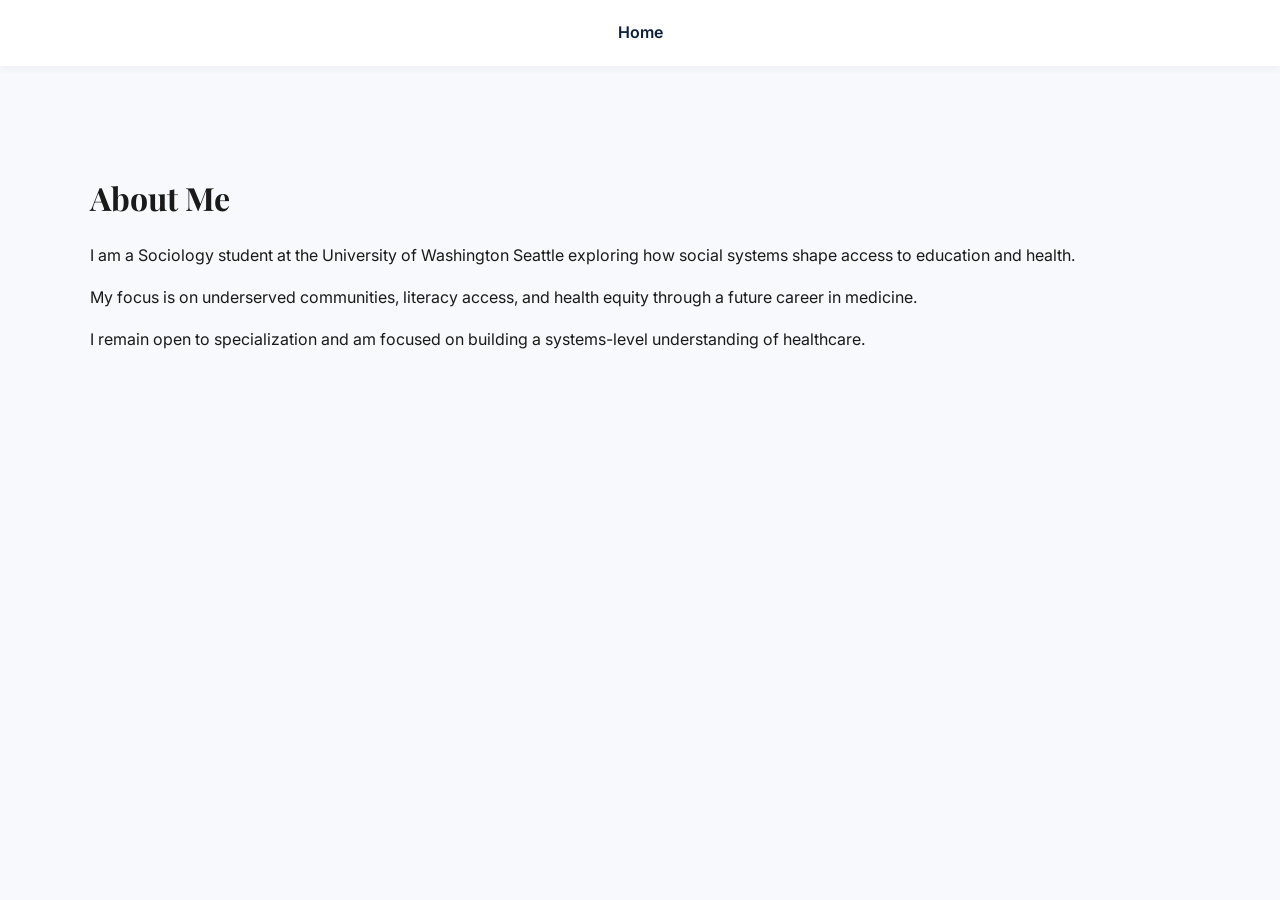
==== about.html @ 0ea1ac27 "Add files via upload" ====
<!DOCTYPE html>
<html>
<head>
  <title>About</title>
  <link rel="stylesheet" href="styles.css">
</head>

<body>

<nav>
  <a href="index.html">Home</a>
</nav>

<section>
  <h2>About Me</h2>

  <p>
    I am a Sociology student at the University of Washington Seattle exploring how social systems shape access to education and health.
  </p>

  <p>
    My focus is on underserved communities, literacy access, and health equity through a future career in medicine.
  </p>

  <p>
    I remain open to specialization and am focused on building a systems-level understanding of healthcare.
  </p>
</section>

</body>
</html>
---- styles.css ----
@import url('https://fonts.googleapis.com/css2?family=Inter:wght@300;400;600&family=Playfair+Display:wght@500;600;700&display=swap');

:root {
  --bg: #f7f9fc;
  --navy: #0b1f3a;
  --blue: #2f6fed;
  --text: #1a1a1a;
  --muted: #6b7280;
  --card: #ffffff;
  --shadow: 0 10px 30px rgba(0,0,0,0.08);
}

body {
  margin: 0;
  font-family: 'Inter', sans-serif;
  background: var(--bg);
  color: var(--text);
  line-height: 1.6;
}

/* HERO */
.hero {
  min-height: 90vh;
  display: flex;
  flex-direction: column;
  justify-content: center;
  align-items: center;
  text-align: center;
  background: linear-gradient(180deg, #0b1f3a 0%, #142a4d 100%);
  color: white;
  padding: 40px;
}

.hero h1 {
  font-family: 'Playfair Display', serif;
  font-size: 52px;
  margin-bottom: 10px;
}

.hero p {
  font-size: 18px;
  max-width: 600px;
  opacity: 0.9;
}

/* SECTION */
section {
  max-width: 1100px;
  margin: auto;
  padding: 80px 20px;
}

h2 {
  font-family: 'Playfair Display', serif;
  font-size: 32px;
  margin-bottom: 20px;
}

/* CARDS */
.grid {
  display: grid;
  grid-template-columns: repeat(auto-fit, minmax(280px, 1fr));
  gap: 20px;
}

.card {
  background: var(--card);
  padding: 25px;
  border-radius: 16px;
  box-shadow: var(--shadow);
  transition: 0.3s ease;
}

.card:hover {
  transform: translateY(-6px);
}

/* BUTTONS */
.btn {
  display: inline-block;
  padding: 12px 22px;
  margin: 10px;
  border-radius: 30px;
  border: 2px solid white;
  color: white;
  text-decoration: none;
  transition: 0.3s;
}

.btn:hover {
  background: white;
  color: var(--navy);
}

/* NAV */
nav {
  display: flex;
  justify-content: center;
  gap: 20px;
  padding: 20px;
  background: white;
  position: sticky;
  top: 0;
  box-shadow: 0 2px 10px rgba(0,0,0,0.05);
}

nav a {
  text-decoration: none;
  color: var(--navy);
  font-weight: 600;
}

/* TIMELINE */
.timeline {
  border-left: 3px solid var(--blue);
  padding-left: 20px;
}

.timeline div {
  margin-bottom: 20px;
}
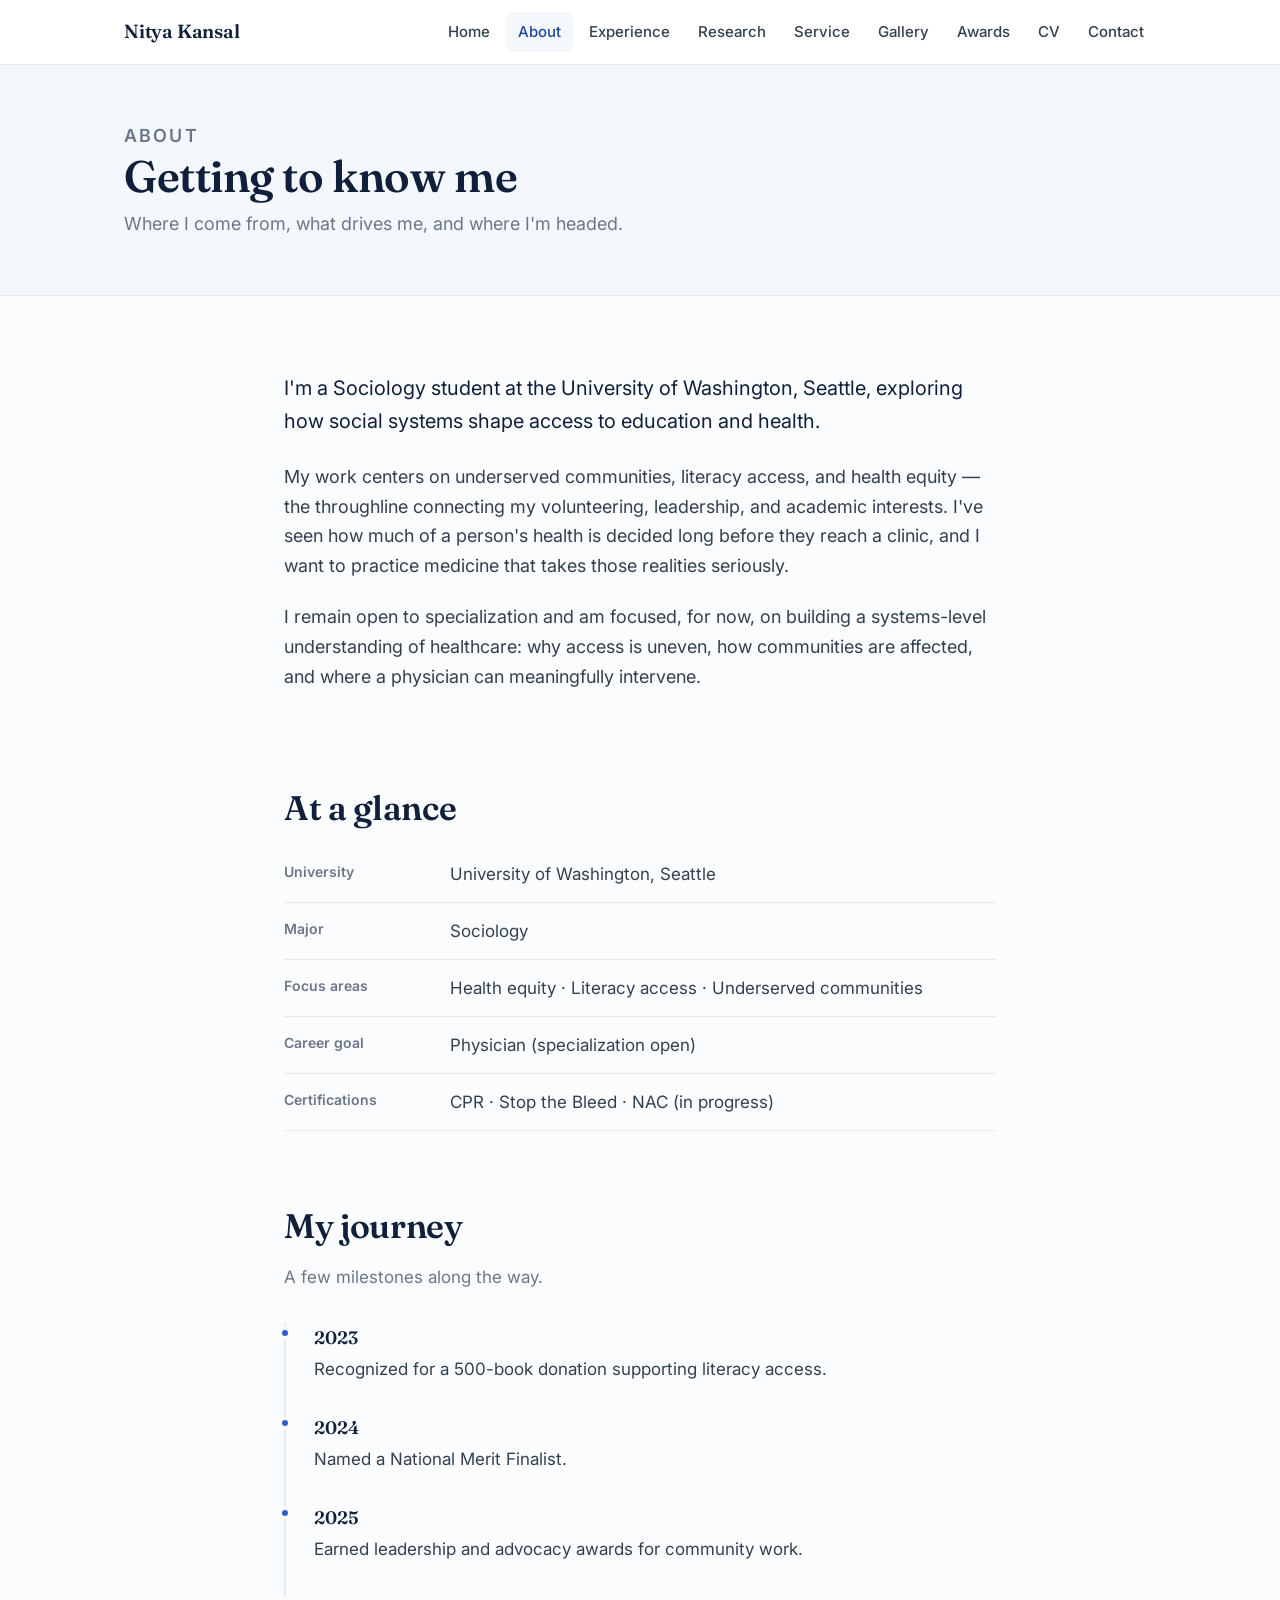
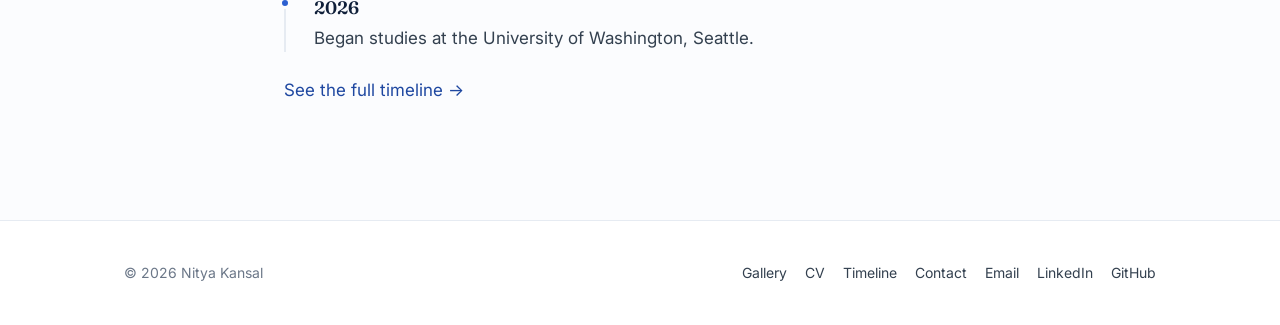
==== commit d856302d: "Add files via upload" ====
--- a/about.html
+++ b/about.html
@@ -1,31 +1,111 @@
 <!DOCTYPE html>
-<html>
+<html lang="en">
 <head>
-  <title>About</title>
+  <meta charset="UTF-8">
+  <meta name="viewport" content="width=device-width, initial-scale=1.0">
+  <title>About — Nitya Kansal</title>
+  <meta name="description" content="About Nitya Kansal — Sociology student at the University of Washington focused on health equity and access to care.">
   <link rel="stylesheet" href="styles.css">
 </head>
+<body>
+  <a class="skip-link" href="#main">Skip to content</a>
 
-<body>
+  <header class="site-header">
+    <div class="container nav">
+      <a class="nav__brand" href="index.html">Nitya Kansal</a>
+      <button class="nav__toggle" aria-label="Toggle navigation menu" aria-expanded="false" aria-controls="nav-links">
+        <svg width="22" height="22" viewBox="0 0 24 24" fill="none" stroke="currentColor" stroke-width="2" stroke-linecap="round"><line x1="3" y1="6" x2="21" y2="6"/><line x1="3" y1="12" x2="21" y2="12"/><line x1="3" y1="18" x2="21" y2="18"/></svg>
+      </button>
+      <ul class="nav__links" id="nav-links">
+        <li><a href="index.html">Home</a></li>
+        <li><a href="about.html">About</a></li>
+        <li><a href="experience.html">Experience</a></li>
+        <li><a href="research.html">Research</a></li>
+        <li><a href="impact.html">Service</a></li>
+        <li><a href="gallery.html">Gallery</a></li>
+        <li><a href="awards.html">Awards</a></li>
+        <li><a href="cv.html">CV</a></li>
+        <li><a href="contact.html">Contact</a></li>
+      </ul>
+    </div>
+  </header>
 
-<nav>
-  <a href="index.html">Home</a>
-</nav>
+  <main id="main">
+    <div class="page-head">
+      <div class="container">
+        <p class="eyebrow">About</p>
+        <h1>Getting to know me</h1>
+        <p>Where I come from, what drives me, and where I'm headed.</p>
+      </div>
+    </div>
 
-<section>
-  <h2>About Me</h2>
+    <section class="section">
+      <div class="container narrow prose">
+        <p>I'm a Sociology student at the University of Washington, Seattle, exploring how social systems shape access to education and health.</p>
+        <p>My work centers on underserved communities, literacy access, and health equity — the throughline connecting my volunteering, leadership, and academic interests. I've seen how much of a person's health is decided long before they reach a clinic, and I want to practice medicine that takes those realities seriously.</p>
+        <p>I remain open to specialization and am focused, for now, on building a systems-level understanding of healthcare: why access is uneven, how communities are affected, and where a physician can meaningfully intervene.</p>
+      </div>
+    </section>
 
-  <p>
-    I am a Sociology student at the University of Washington Seattle exploring how social systems shape access to education and health.
-  </p>
+    <section class="section">
+      <div class="container narrow">
+        <div class="section-head">
+          <h2>At a glance</h2>
+        </div>
+        <dl class="factlist">
+          <div><dt>University</dt><dd>University of Washington, Seattle</dd></div>
+          <div><dt>Major</dt><dd>Sociology</dd></div>
+          <div><dt>Focus areas</dt><dd>Health equity · Literacy access · Underserved communities</dd></div>
+          <div><dt>Career goal</dt><dd>Physician (specialization open)</dd></div>
+          <div><dt>Certifications</dt><dd>CPR · Stop the Bleed · NAC (in progress)</dd></div>
+        </dl>
+      </div>
+    </section>
 
-  <p>
-    My focus is on underserved communities, literacy access, and health equity through a future career in medicine.
-  </p>
+    <section class="section">
+      <div class="container narrow">
+        <div class="section-head">
+          <h2>My journey</h2>
+          <p>A few milestones along the way.</p>
+        </div>
+        <div class="timeline">
+          <div class="timeline__item">
+            <div class="timeline__date">2023</div>
+            <div class="timeline__body">Recognized for a 500-book donation supporting literacy access.</div>
+          </div>
+          <div class="timeline__item">
+            <div class="timeline__date">2024</div>
+            <div class="timeline__body">Named a National Merit Finalist.</div>
+          </div>
+          <div class="timeline__item">
+            <div class="timeline__date">2025</div>
+            <div class="timeline__body">Earned leadership and advocacy awards for community work.</div>
+          </div>
+          <div class="timeline__item">
+            <div class="timeline__date">2026</div>
+            <div class="timeline__body">Began studies at the University of Washington, Seattle.</div>
+          </div>
+        </div>
+        <p style="margin-top:24px"><a href="timeline.html">See the full timeline →</a></p>
+      </div>
+    </section>
+  </main>
 
-  <p>
-    I remain open to specialization and am focused on building a systems-level understanding of healthcare.
-  </p>
-</section>
+  <footer class="site-footer">
+    <div class="container site-footer__inner">
+      <div>© <span id="year">2026</span> Nitya Kansal</div>
+      <nav class="site-footer__links" aria-label="Footer">
+        <a href="gallery.html">Gallery</a>
+        <a href="cv.html">CV</a>
+        <a href="timeline.html">Timeline</a>
+        <a href="contact.html">Contact</a>
+        <a href="mailto:nitya.kansal2020@gmail.com">Email</a>
+        <a href="https://www.linkedin.com/in/nitya-kansal" target="_blank" rel="me noopener">LinkedIn</a>
+        <a href="https://github.com/nitya-kansal" target="_blank" rel="me noopener">GitHub</a>
+      </nav>
+    </div>
+  </footer>
 
+  <script src="script.js"></script>
 </body>
-</html>+</html>
--- a/styles.css
+++ b/styles.css
@@ -1,121 +1,573 @@
-@import url('https://fonts.googleapis.com/css2?family=Inter:wght@300;400;600&family=Playfair+Display:wght@500;600;700&display=swap');
-
+/* =========================================================================
+   Portfolio — design system
+   Clean & academic: navy + serif foundation, one confident accent,
+   editorial touches. Light-only theme, tuned for readability and print.
+   Edit the tokens in :root to re-skin the entire site from one place.
+   ========================================================================= */
+
+@import url('https://fonts.googleapis.com/css2?family=Fraunces:opsz,wght@9..144,400;9..144,500;9..144,600&family=Inter:wght@400;500;600;700&display=swap');
+
+/* ---- Design tokens ------------------------------------------------------ */
 :root {
-  --bg: #f7f9fc;
-  --navy: #0b1f3a;
-  --blue: #2f6fed;
-  --text: #1a1a1a;
-  --muted: #6b7280;
-  --card: #ffffff;
-  --shadow: 0 10px 30px rgba(0,0,0,0.08);
-}
+  /* Color */
+  --ink:      #10203a;   /* headings / strongest text */
+  --body:     #33404f;   /* body copy */
+  --muted:    #6b7788;   /* secondary text, captions */
+  --line:     #e6ebf2;   /* hairline borders */
+  --bg:       #fbfcfe;   /* page background */
+  --surface:  #ffffff;   /* cards, header */
+  --surface-2:#f4f7fb;   /* subtle fills */
+  --accent:   #2b5fd0;   /* primary accent (links, buttons) */
+  --accent-ink:#1e47a0;  /* accent, darker for hover/text */
+  --gold:     #a9772f;   /* restrained warm accent (awards) */
+
+  /* Type */
+  --font-display: 'Fraunces', Georgia, 'Times New Roman', serif;
+  --font-sans: 'Inter', system-ui, -apple-system, Segoe UI, Roboto, sans-serif;
+
+  /* Layout */
+  --container: 1080px;
+  --container-narrow: 760px;
+  --radius: 14px;
+  --radius-sm: 10px;
+  --shadow: 0 1px 2px rgba(16,32,58,.04), 0 12px 28px rgba(16,32,58,.06);
+  --shadow-sm: 0 1px 2px rgba(16,32,58,.05);
+}
+
+/* ---- Reset / base ------------------------------------------------------- */
+*, *::before, *::after { box-sizing: border-box; }
+
+html { scroll-behavior: smooth; -webkit-text-size-adjust: 100%; }
 
 body {
   margin: 0;
-  font-family: 'Inter', sans-serif;
+  font-family: var(--font-sans);
+  font-size: 17px;
+  line-height: 1.65;
+  color: var(--body);
   background: var(--bg);
-  color: var(--text);
-  line-height: 1.6;
-}
-
-/* HERO */
+  -webkit-font-smoothing: antialiased;
+  text-rendering: optimizeLegibility;
+}
+
+h1, h2, h3, h4 {
+  font-family: var(--font-display);
+  color: var(--ink);
+  line-height: 1.15;
+  font-weight: 600;
+  margin: 0 0 .5em;
+  letter-spacing: -0.01em;
+}
+
+p { margin: 0 0 1em; }
+p:last-child { margin-bottom: 0; }
+
+a { color: var(--accent-ink); text-decoration: none; }
+a:hover { text-decoration: underline; }
+
+img { max-width: 100%; height: auto; display: block; }
+
+:focus-visible {
+  outline: 3px solid var(--accent);
+  outline-offset: 2px;
+  border-radius: 4px;
+}
+
+/* Respect users who prefer less motion */
+@media (prefers-reduced-motion: reduce) {
+  html { scroll-behavior: auto; }
+  * { transition: none !important; animation: none !important; }
+}
+
+/* ---- Accessibility: skip link ------------------------------------------ */
+.skip-link {
+  position: absolute;
+  left: 12px;
+  top: -60px;
+  background: var(--ink);
+  color: #fff;
+  padding: 10px 16px;
+  border-radius: 8px;
+  z-index: 200;
+  transition: top .15s ease;
+}
+.skip-link:focus { top: 12px; text-decoration: none; }
+
+/* ---- Layout helpers ----------------------------------------------------- */
+.container { width: 100%; max-width: var(--container); margin-inline: auto; padding-inline: 24px; }
+.narrow { max-width: var(--container-narrow); }
+
+.section { padding: 76px 0; }
+.section--tight { padding: 48px 0; }
+.section + .section { padding-top: 0; }
+
+.eyebrow {
+  font-family: var(--font-sans);
+  font-size: 13px;
+  font-weight: 600;
+  letter-spacing: .12em;
+  text-transform: uppercase;
+  color: var(--accent);
+  margin: 0 0 12px;
+}
+
+.section-head { margin-bottom: 32px; max-width: 640px; }
+.section-head h2 { font-size: clamp(26px, 4vw, 34px); }
+.section-head p { color: var(--muted); font-size: 17px; }
+
+.lead { font-size: 19px; color: var(--body); }
+
+/* ---- Header / navigation ----------------------------------------------- */
+.site-header {
+  position: sticky;
+  top: 0;
+  z-index: 100;
+  background: rgba(255,255,255,.85);
+  backdrop-filter: saturate(180%) blur(10px);
+  border-bottom: 1px solid var(--line);
+}
+.nav {
+  display: flex;
+  align-items: center;
+  justify-content: space-between;
+  gap: 16px;
+  min-height: 64px;
+}
+.nav__brand {
+  font-family: var(--font-display);
+  font-weight: 600;
+  font-size: 19px;
+  color: var(--ink);
+  letter-spacing: -0.01em;
+}
+.nav__brand:hover { text-decoration: none; color: var(--ink); }
+
+.nav__links {
+  display: flex;
+  align-items: center;
+  gap: 4px;
+  list-style: none;
+  margin: 0;
+  padding: 0;
+}
+.nav__links a {
+  display: inline-block;
+  padding: 8px 12px;
+  border-radius: 8px;
+  color: var(--body);
+  font-size: 15px;
+  font-weight: 500;
+}
+.nav__links a:hover { background: var(--surface-2); color: var(--ink); text-decoration: none; }
+.nav__links a[aria-current="page"] { color: var(--accent-ink); background: var(--surface-2); }
+
+.nav__toggle {
+  display: none;
+  background: none;
+  border: 1px solid var(--line);
+  border-radius: 8px;
+  padding: 8px 10px;
+  cursor: pointer;
+  color: var(--ink);
+}
+.nav__toggle svg { display: block; }
+
+/* ---- Buttons ------------------------------------------------------------ */
+.btn {
+  display: inline-flex;
+  align-items: center;
+  gap: 8px;
+  padding: 12px 22px;
+  border-radius: 999px;
+  font-weight: 600;
+  font-size: 15px;
+  font-family: var(--font-sans);
+  border: 1.5px solid transparent;
+  cursor: pointer;
+  transition: transform .15s ease, background .15s ease, border-color .15s ease;
+}
+.btn:hover { text-decoration: none; transform: translateY(-1px); }
+.btn--primary { background: var(--accent); color: #fff; }
+.btn--primary:hover { background: var(--accent-ink); color: #fff; }
+.btn--ghost { border-color: rgba(255,255,255,.5); color: #fff; }
+.btn--ghost:hover { background: rgba(255,255,255,.12); color: #fff; }
+.btn--outline { border-color: var(--line); color: var(--ink); background: var(--surface); }
+.btn--outline:hover { border-color: var(--accent); color: var(--accent-ink); }
+
+/* ---- Hero --------------------------------------------------------------- */
 .hero {
-  min-height: 90vh;
+  background:
+    radial-gradient(1200px 400px at 80% -10%, rgba(43,95,208,.35), transparent 60%),
+    linear-gradient(160deg, #0d1c34 0%, #14294a 60%, #10203a 100%);
+  color: #eaf0fb;
+  padding: 84px 0 72px;
+}
+.hero__inner { max-width: 720px; }
+.hero .eyebrow { color: #8fb3ff; }
+.hero h1 {
+  color: #fff;
+  font-size: clamp(34px, 6vw, 56px);
+  margin-bottom: 14px;
+}
+.hero__tagline { font-size: clamp(17px, 2.5vw, 21px); color: #c6d4ec; margin-bottom: 8px; }
+.hero__sub { color: #9fb2d4; margin-bottom: 28px; }
+.hero__actions { display: flex; flex-wrap: wrap; gap: 12px; }
+
+/* Stat row */
+.stats {
+  display: grid;
+  grid-template-columns: repeat(3, 1fr);
+  gap: 20px;
+  margin-top: 44px;
+  padding-top: 28px;
+  border-top: 1px solid rgba(255,255,255,.14);
+}
+.stat__num { font-family: var(--font-display); font-size: 30px; color: #fff; font-weight: 600; }
+.stat__label { font-size: 14px; color: #9fb2d4; }
+
+/* ---- Cards & grid ------------------------------------------------------- */
+.grid { display: grid; gap: 20px; }
+.grid--3 { grid-template-columns: repeat(auto-fit, minmax(260px, 1fr)); }
+.grid--2 { grid-template-columns: repeat(auto-fit, minmax(320px, 1fr)); }
+
+.card {
+  background: var(--surface);
+  border: 1px solid var(--line);
+  border-radius: var(--radius);
+  padding: 26px;
+  box-shadow: var(--shadow-sm);
+  transition: transform .18s ease, box-shadow .18s ease, border-color .18s ease;
+}
+.card:hover { transform: translateY(-4px); box-shadow: var(--shadow); border-color: #d7e0ee; }
+.card h3 { font-size: 20px; }
+.card p { color: var(--body); }
+.card__meta { color: var(--muted); font-size: 14px; margin-bottom: 6px; font-weight: 500; }
+.card__icon { font-size: 22px; margin-bottom: 12px; display: block; }
+
+/* Card with a thin accent edge (used for featured items) */
+.card--accent { border-top: 3px solid var(--accent); }
+.card--gold { border-top: 3px solid var(--gold); }
+
+/* ---- Tags / badges ------------------------------------------------------ */
+.tags { display: flex; flex-wrap: wrap; gap: 8px; margin-top: 14px; }
+.tag {
+  font-size: 13px;
+  font-weight: 500;
+  color: var(--accent-ink);
+  background: var(--surface-2);
+  border: 1px solid var(--line);
+  padding: 4px 11px;
+  border-radius: 999px;
+}
+
+/* ---- Prose (About, long text) ------------------------------------------ */
+.prose p { font-size: 18px; margin-bottom: 1.2em; }
+.prose p:first-of-type { font-size: 20px; color: var(--ink); }
+
+/* ---- Definition-style list (facts, quick info) ------------------------- */
+.factlist { display: grid; gap: 14px; margin: 0; padding: 0; }
+.factlist div {
+  display: grid;
+  grid-template-columns: 150px 1fr;
+  gap: 16px;
+  padding-bottom: 14px;
+  border-bottom: 1px solid var(--line);
+}
+.factlist dt { color: var(--muted); font-weight: 600; font-size: 14px; }
+.factlist dd { margin: 0; color: var(--body); }
+
+/* ---- Timeline ----------------------------------------------------------- */
+.timeline { position: relative; margin: 0; padding-left: 28px; border-left: 2px solid var(--line); }
+.timeline__item { position: relative; padding-bottom: 30px; }
+.timeline__item:last-child { padding-bottom: 0; }
+.timeline__item::before {
+  content: "";
+  position: absolute;
+  left: -35px;
+  top: 4px;
+  width: 12px; height: 12px;
+  background: var(--accent);
+  border: 3px solid var(--bg);
+  border-radius: 50%;
+}
+.timeline__date { font-family: var(--font-display); color: var(--ink); font-weight: 600; font-size: 18px; }
+.timeline__body { color: var(--body); margin-top: 2px; }
+
+/* ---- Simple list of records (awards, publications) --------------------- */
+.record-list { list-style: none; margin: 0; padding: 0; }
+.record {
+  display: flex;
+  justify-content: space-between;
+  gap: 24px;
+  align-items: baseline;
+  padding: 18px 0;
+  border-bottom: 1px solid var(--line);
+}
+.record:last-child { border-bottom: none; }
+.record__title { color: var(--ink); font-weight: 600; }
+.record__desc { color: var(--muted); font-size: 15px; margin-top: 2px; }
+.record__year { color: var(--gold); font-weight: 600; white-space: nowrap; font-variant-numeric: tabular-nums; }
+
+/* ---- Callout / contact card -------------------------------------------- */
+.panel {
+  background: var(--surface);
+  border: 1px solid var(--line);
+  border-radius: var(--radius);
+  padding: 36px;
+  box-shadow: var(--shadow-sm);
+}
+
+/* ---- Gallery (photo grid) ---------------------------------------------- */
+.gallery {
+  display: grid;
+  grid-template-columns: repeat(auto-fill, minmax(200px, 1fr));
+  gap: 14px;
+}
+.gallery figure { margin: 0; }
+.gallery__item {
+  display: block;
+  width: 100%;
+  padding: 0;
+  border: 1px solid var(--line);
+  border-radius: var(--radius-sm);
+  overflow: hidden;
+  background: none;
+  cursor: pointer;
+}
+.gallery__item img {
+  width: 100%;
+  aspect-ratio: 4 / 3;
+  object-fit: cover;
+  display: block;
+  transition: transform .25s ease;
+}
+.gallery__item:hover img { transform: scale(1.04); }
+.gallery figcaption { font-size: 13px; color: var(--muted); margin-top: 8px; }
+
+/* Placeholder tile (until a real photo is dropped in) */
+.gallery__placeholder {
+  display: flex;
+  align-items: center;
+  justify-content: center;
+  aspect-ratio: 4 / 3;
+  background: var(--surface-2);
+  border: 1px dashed #c4d0e2;
+  border-radius: var(--radius-sm);
+  color: var(--muted);
+  font-size: 14px;
+  text-align: center;
+  padding: 14px;
+}
+
+/* Thumbnail used on "in the news" cards */
+.media-thumb {
+  width: 100%;
+  aspect-ratio: 16 / 9;
+  object-fit: cover;
+  border-radius: var(--radius-sm);
+  border: 1px solid var(--line);
+  margin-bottom: 16px;
+}
+
+/* ---- Category filter chips --------------------------------------------- */
+.chips { display: flex; flex-wrap: wrap; gap: 10px; margin-bottom: 28px; }
+.chip {
+  font-family: var(--font-sans);
+  font-size: 14px;
+  font-weight: 600;
+  color: var(--body);
+  background: var(--surface);
+  border: 1px solid var(--line);
+  padding: 8px 16px;
+  border-radius: 999px;
+  cursor: pointer;
+  transition: all .15s ease;
+}
+.chip:hover { border-color: var(--accent); color: var(--accent-ink); }
+.chip.is-active { background: var(--accent); border-color: var(--accent); color: #fff; }
+
+/* ---- Album cards (one cover per event) --------------------------------- */
+.album-grid {
+  display: grid;
+  grid-template-columns: repeat(auto-fill, minmax(260px, 1fr));
+  gap: 22px;
+}
+.album-card {
   display: flex;
   flex-direction: column;
+  background: var(--surface);
+  border: 1px solid var(--line);
+  border-radius: var(--radius);
+  overflow: hidden;
+  box-shadow: var(--shadow-sm);
+  cursor: pointer;
+  text-align: left;
+  padding: 0;
+  transition: transform .18s ease, box-shadow .18s ease;
+}
+.album-card:hover { transform: translateY(-4px); box-shadow: var(--shadow); }
+.album-card__cover { position: relative; aspect-ratio: 4 / 3; background: var(--surface-2); }
+.album-card__cover img { width: 100%; height: 100%; object-fit: cover; display: block; }
+.album-card__count {
+  position: absolute;
+  bottom: 10px; right: 10px;
+  background: rgba(9,17,31,.78);
+  color: #fff;
+  font-size: 12px;
+  font-weight: 600;
+  padding: 4px 10px;
+  border-radius: 999px;
+}
+.album-card__body { padding: 16px 18px 18px; }
+.album-card__cat {
+  font-size: 12px; font-weight: 600; letter-spacing: .06em;
+  text-transform: uppercase; color: var(--accent); margin-bottom: 6px;
+}
+.album-card__title { font-family: var(--font-display); font-weight: 600; color: var(--ink); font-size: 18px; }
+.album-card__date { color: var(--muted); font-size: 14px; margin-top: 2px; }
+
+/* ---- Album detail view -------------------------------------------------- */
+.album-back {
+  display: inline-flex; align-items: center; gap: 6px;
+  font-weight: 600; font-size: 15px; margin-bottom: 20px; background: none; border: 0;
+  color: var(--accent-ink); cursor: pointer; padding: 0;
+}
+.album-back:hover { text-decoration: underline; }
+.album-detail__head { margin-bottom: 24px; }
+.album-detail__head h2 { font-size: clamp(24px, 4vw, 32px); margin-bottom: 4px; }
+.album-detail__head p { color: var(--muted); margin: 0; }
+
+/* Empty-state message */
+.gallery-empty {
+  border: 1px dashed #c4d0e2;
+  border-radius: var(--radius);
+  padding: 40px;
+  text-align: center;
+  color: var(--muted);
+  background: var(--surface-2);
+}
+
+/* ---- Lightbox (click-to-enlarge) --------------------------------------- */
+.lightbox {
+  position: fixed;
+  inset: 0;
+  z-index: 300;
+  display: none;
+  align-items: center;
   justify-content: center;
+  padding: 24px;
+  background: rgba(9, 17, 31, .92);
+}
+.lightbox.is-open { display: flex; }
+.lightbox img { max-width: 92vw; max-height: 84vh; border-radius: 10px; }
+.lightbox__close {
+  position: absolute;
+  top: 14px; right: 20px;
+  background: none;
+  border: 0;
+  color: #fff;
+  font-size: 34px;
+  line-height: 1;
+  cursor: pointer;
+  padding: 8px;
+}
+.lightbox__cap {
+  position: absolute;
+  bottom: 18px; left: 0; right: 0;
+  text-align: center;
+  color: #cdd8ec;
+  font-size: 14px;
+  padding: 0 24px;
+}
+.lightbox__nav {
+  position: absolute;
+  top: 50%;
+  transform: translateY(-50%);
+  background: rgba(255,255,255,.12);
+  border: 0;
+  color: #fff;
+  font-size: 30px;
+  line-height: 1;
+  width: 52px; height: 52px;
+  border-radius: 50%;
+  cursor: pointer;
+  display: flex; align-items: center; justify-content: center;
+}
+.lightbox__nav:hover { background: rgba(255,255,255,.24); }
+.lightbox__nav--prev { left: 18px; }
+.lightbox__nav--next { right: 18px; }
+.lightbox__nav[hidden] { display: none; }
+@media (max-width: 560px) {
+  .lightbox__nav { width: 44px; height: 44px; font-size: 24px; }
+  .lightbox__nav--prev { left: 8px; }
+  .lightbox__nav--next { right: 8px; }
+}
+
+/* ---- Footer ------------------------------------------------------------- */
+.site-footer {
+  border-top: 1px solid var(--line);
+  background: var(--surface);
+  padding: 40px 0;
+  margin-top: 40px;
+}
+.site-footer__inner {
+  display: flex;
+  flex-wrap: wrap;
+  justify-content: space-between;
   align-items: center;
-  text-align: center;
-  background: linear-gradient(180deg, #0b1f3a 0%, #142a4d 100%);
-  color: white;
-  padding: 40px;
-}
-
-.hero h1 {
-  font-family: 'Playfair Display', serif;
-  font-size: 52px;
-  margin-bottom: 10px;
-}
-
-.hero p {
-  font-size: 18px;
-  max-width: 600px;
-  opacity: 0.9;
-}
-
-/* SECTION */
-section {
-  max-width: 1100px;
-  margin: auto;
-  padding: 80px 20px;
-}
-
-h2 {
-  font-family: 'Playfair Display', serif;
-  font-size: 32px;
-  margin-bottom: 20px;
-}
-
-/* CARDS */
-.grid {
-  display: grid;
-  grid-template-columns: repeat(auto-fit, minmax(280px, 1fr));
-  gap: 20px;
-}
-
-.card {
-  background: var(--card);
-  padding: 25px;
-  border-radius: 16px;
-  box-shadow: var(--shadow);
-  transition: 0.3s ease;
-}
-
-.card:hover {
-  transform: translateY(-6px);
-}
-
-/* BUTTONS */
-.btn {
-  display: inline-block;
-  padding: 12px 22px;
-  margin: 10px;
-  border-radius: 30px;
-  border: 2px solid white;
-  color: white;
-  text-decoration: none;
-  transition: 0.3s;
-}
-
-.btn:hover {
-  background: white;
-  color: var(--navy);
-}
-
-/* NAV */
-nav {
-  display: flex;
-  justify-content: center;
-  gap: 20px;
-  padding: 20px;
-  background: white;
-  position: sticky;
-  top: 0;
-  box-shadow: 0 2px 10px rgba(0,0,0,0.05);
-}
-
-nav a {
-  text-decoration: none;
-  color: var(--navy);
-  font-weight: 600;
-}
-
-/* TIMELINE */
-.timeline {
-  border-left: 3px solid var(--blue);
-  padding-left: 20px;
-}
-
-.timeline div {
-  margin-bottom: 20px;
-}+  gap: 16px;
+  color: var(--muted);
+  font-size: 14px;
+}
+.site-footer a { color: var(--body); }
+.site-footer__links { display: flex; gap: 18px; flex-wrap: wrap; }
+
+/* ---- Page header (interior pages) -------------------------------------- */
+.page-head {
+  background: var(--surface-2);
+  border-bottom: 1px solid var(--line);
+  padding: 56px 0;
+}
+.page-head h1 { font-size: clamp(30px, 5vw, 44px); margin-bottom: 8px; }
+.page-head p { color: var(--muted); font-size: 18px; max-width: 620px; margin: 0; }
+
+/* ---- Utilities ---------------------------------------------------------- */
+.mt-0 { margin-top: 0; }
+.center { text-align: center; }
+.muted { color: var(--muted); }
+
+/* ---- Responsive --------------------------------------------------------- */
+@media (max-width: 720px) {
+  body { font-size: 16px; }
+  .section { padding: 56px 0; }
+
+  .nav__toggle { display: inline-flex; }
+  .nav__links {
+    position: absolute;
+    top: 64px;
+    left: 0; right: 0;
+    flex-direction: column;
+    align-items: stretch;
+    gap: 2px;
+    background: var(--surface);
+    border-bottom: 1px solid var(--line);
+    padding: 12px 16px 18px;
+    box-shadow: var(--shadow);
+    display: none;
+  }
+  .nav__links.is-open { display: flex; }
+  .nav__links a { padding: 12px; border-radius: 8px; }
+
+  .stats { grid-template-columns: 1fr 1fr; gap: 16px; }
+  .factlist div { grid-template-columns: 1fr; gap: 2px; }
+  .record { flex-direction: column; gap: 4px; }
+}
+
+/* ---- Print (so a committee can print a clean copy) --------------------- */
+@media print {
+  .site-header, .site-footer, .hero__actions, .nav__toggle, .lightbox { display: none; }
+  body { background: #fff; color: #000; font-size: 12pt; }
+  .hero { background: none; color: #000; padding: 20px 0; }
+  .hero h1, .hero .eyebrow, .stat__num { color: #000; }
+  .card, .panel { box-shadow: none; border: 1px solid #ccc; break-inside: avoid; }
+}
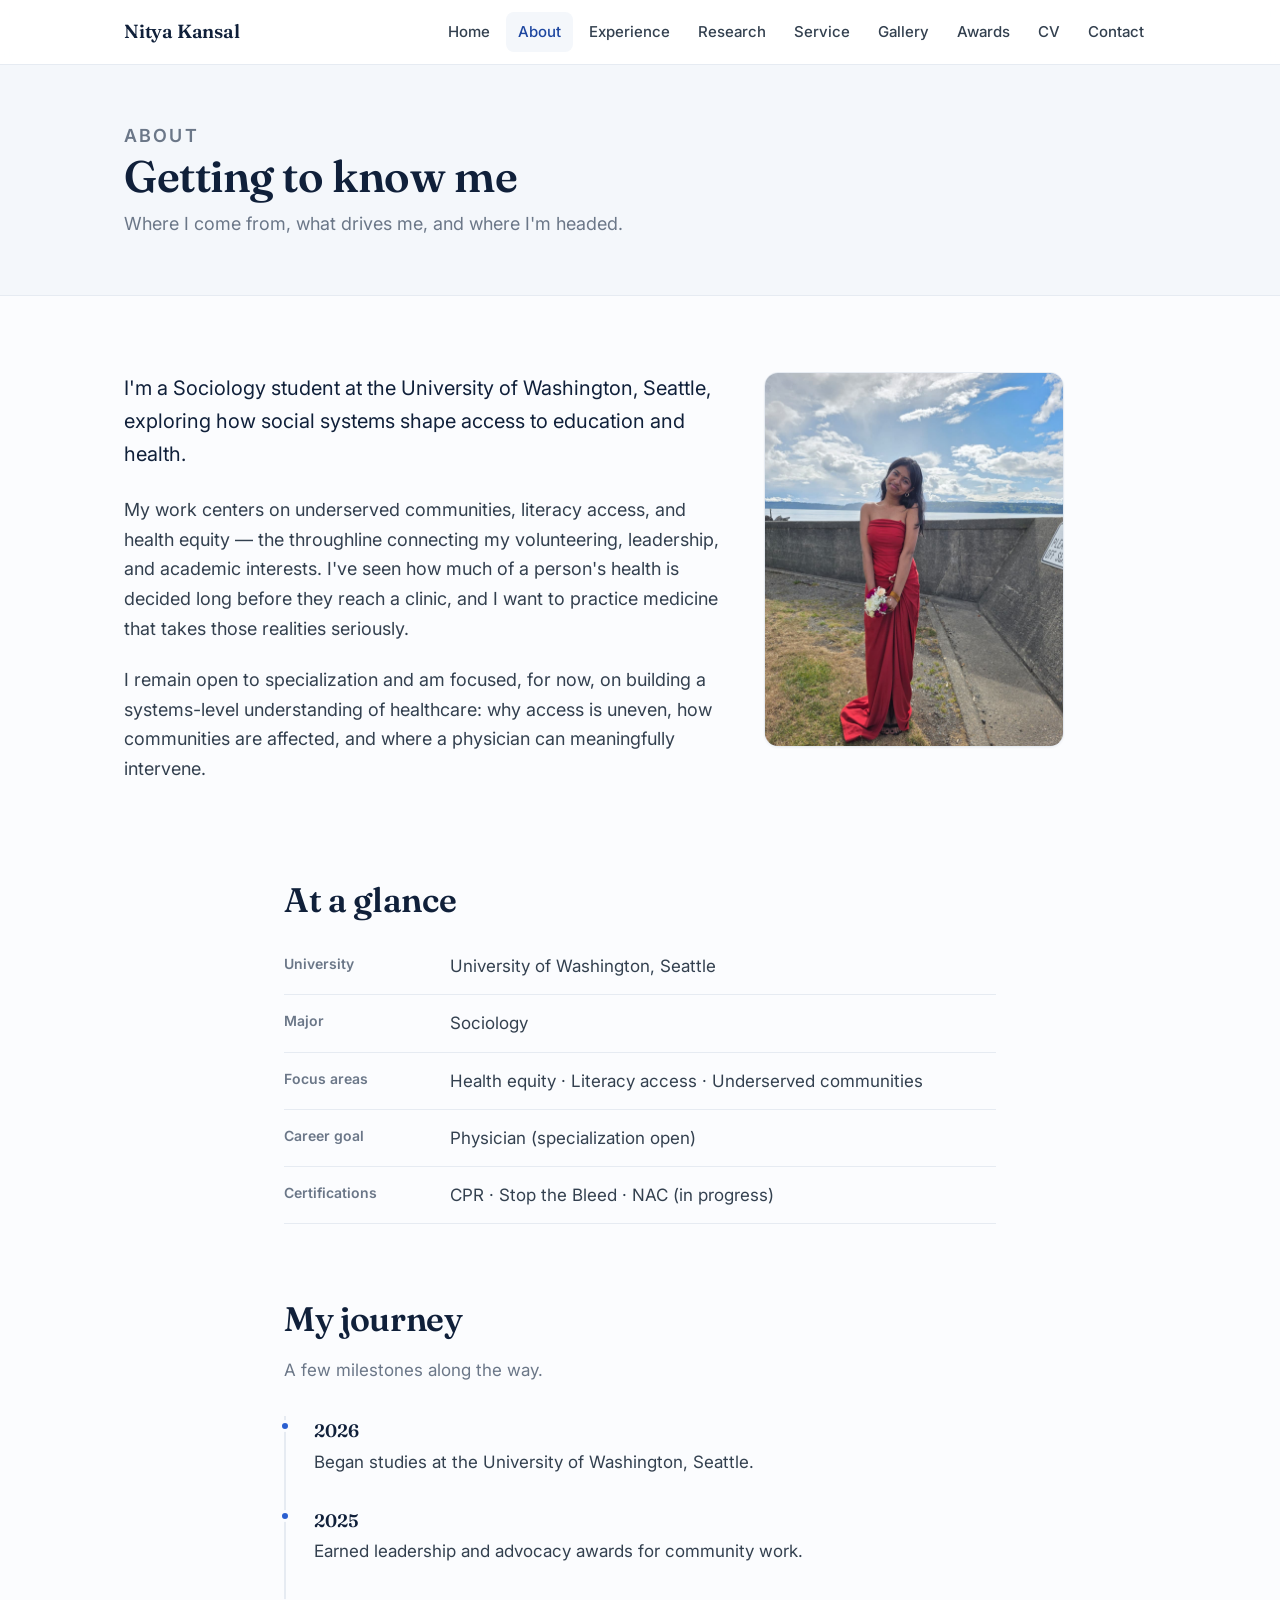
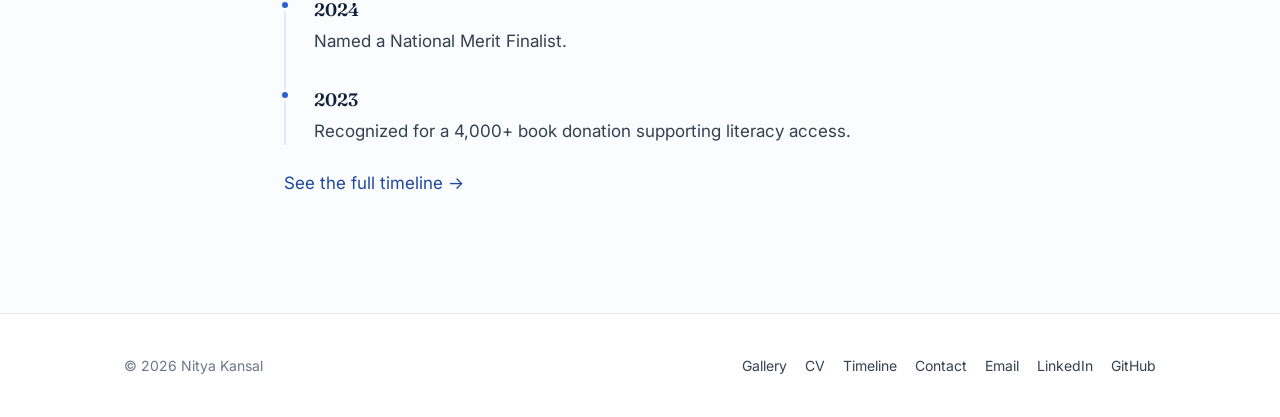
==== commit f6744ec8: "Add files via upload" ====
--- a/about.html
+++ b/about.html
@@ -5,7 +5,7 @@
   <meta name="viewport" content="width=device-width, initial-scale=1.0">
   <title>About — Nitya Kansal</title>
   <meta name="description" content="About Nitya Kansal — Sociology student at the University of Washington focused on health equity and access to care.">
-  <link rel="stylesheet" href="styles.css">
+  <link rel="stylesheet" href="assets/css/styles.css">
 </head>
 <body>
   <a class="skip-link" href="#main">Skip to content</a>
@@ -40,10 +40,18 @@
     </div>
 
     <section class="section">
-      <div class="container narrow prose">
-        <p>I'm a Sociology student at the University of Washington, Seattle, exploring how social systems shape access to education and health.</p>
-        <p>My work centers on underserved communities, literacy access, and health equity — the throughline connecting my volunteering, leadership, and academic interests. I've seen how much of a person's health is decided long before they reach a clinic, and I want to practice medicine that takes those realities seriously.</p>
-        <p>I remain open to specialization and am focused, for now, on building a systems-level understanding of healthcare: why access is uneven, how communities are affected, and where a physician can meaningfully intervene.</p>
+      <div class="container">
+        <div class="about-layout">
+          <div class="prose">
+            <p>I'm a Sociology student at the University of Washington, Seattle, exploring how social systems shape access to education and health.</p>
+            <p>My work centers on underserved communities, literacy access, and health equity — the throughline connecting my volunteering, leadership, and academic interests. I've seen how much of a person's health is decided long before they reach a clinic, and I want to practice medicine that takes those realities seriously.</p>
+            <p>I remain open to specialization and am focused, for now, on building a systems-level understanding of healthcare: why access is uneven, how communities are affected, and where a physician can meaningfully intervene.</p>
+          </div>
+          <figure class="about-photo">
+            <img src="assets/images/portrait/Nitya.jpg" alt="Portrait of Nitya Kansal" loading="lazy"
+                 onerror="this.parentNode.innerHTML='&lt;div class=&quot;photo-placeholder&quot;&gt;Photo coming soon&lt;/div&gt;'">
+          </figure>
+        </div>
       </div>
     </section>
 
@@ -70,20 +78,20 @@
         </div>
         <div class="timeline">
           <div class="timeline__item">
-            <div class="timeline__date">2023</div>
-            <div class="timeline__body">Recognized for a 500-book donation supporting literacy access.</div>
+            <div class="timeline__date">2026</div>
+            <div class="timeline__body">Began studies at the University of Washington, Seattle.</div>
+          </div>
+          <div class="timeline__item">
+            <div class="timeline__date">2025</div>
+            <div class="timeline__body">Earned leadership and advocacy awards for community work.</div>
           </div>
           <div class="timeline__item">
             <div class="timeline__date">2024</div>
             <div class="timeline__body">Named a National Merit Finalist.</div>
           </div>
           <div class="timeline__item">
-            <div class="timeline__date">2025</div>
-            <div class="timeline__body">Earned leadership and advocacy awards for community work.</div>
-          </div>
-          <div class="timeline__item">
-            <div class="timeline__date">2026</div>
-            <div class="timeline__body">Began studies at the University of Washington, Seattle.</div>
+            <div class="timeline__date">2023</div>
+            <div class="timeline__body">Recognized for a <span data-site="booksDonated">4,000+</span> book donation supporting literacy access.</div>
           </div>
         </div>
         <p style="margin-top:24px"><a href="timeline.html">See the full timeline →</a></p>
@@ -99,13 +107,15 @@
         <a href="cv.html">CV</a>
         <a href="timeline.html">Timeline</a>
         <a href="contact.html">Contact</a>
-        <a href="mailto:nitya.kansal2020@gmail.com">Email</a>
-        <a href="https://www.linkedin.com/in/nitya-kansal" target="_blank" rel="me noopener">LinkedIn</a>
-        <a href="https://github.com/nitya-kansal" target="_blank" rel="me noopener">GitHub</a>
+        <a data-site-href="email" href="mailto:nitya.kansal2020@gmail.com">Email</a>
+        <a data-site-href="linkedinUrl" href="https://www.linkedin.com/in/nitya-kansal" target="_blank" rel="me noopener">LinkedIn</a>
+        <a data-site-href="githubUrl" href="https://github.com/nitya-kansal" target="_blank" rel="me noopener">GitHub</a>
       </nav>
     </div>
   </footer>
 
-  <script src="script.js"></script>
+  <script src="assets/js/site-data.js"></script>
+  <script src="assets/js/site.js"></script>
+  <script src="assets/js/script.js"></script>
 </body>
 </html>
--- a/assets/css/styles.css
+++ b/assets/css/styles.css
@@ -0,0 +1,609 @@
+/* =========================================================================
+   Portfolio — design system
+   Clean & academic: navy + serif foundation, one confident accent,
+   editorial touches. Light-only theme, tuned for readability and print.
+   Edit the tokens in :root to re-skin the entire site from one place.
+   ========================================================================= */
+
+@import url('https://fonts.googleapis.com/css2?family=Fraunces:opsz,wght@9..144,400;9..144,500;9..144,600&family=Inter:wght@400;500;600;700&display=swap');
+
+/* ---- Design tokens ------------------------------------------------------ */
+:root {
+  /* Color */
+  --ink:      #10203a;   /* headings / strongest text */
+  --body:     #33404f;   /* body copy */
+  --muted:    #6b7788;   /* secondary text, captions */
+  --line:     #e6ebf2;   /* hairline borders */
+  --bg:       #fbfcfe;   /* page background */
+  --surface:  #ffffff;   /* cards, header */
+  --surface-2:#f4f7fb;   /* subtle fills */
+  --accent:   #2b5fd0;   /* primary accent (links, buttons) */
+  --accent-ink:#1e47a0;  /* accent, darker for hover/text */
+  --gold:     #a9772f;   /* restrained warm accent (awards) */
+
+  /* Type */
+  --font-display: 'Fraunces', Georgia, 'Times New Roman', serif;
+  --font-sans: 'Inter', system-ui, -apple-system, Segoe UI, Roboto, sans-serif;
+
+  /* Layout */
+  --container: 1080px;
+  --container-narrow: 760px;
+  --radius: 14px;
+  --radius-sm: 10px;
+  --shadow: 0 1px 2px rgba(16,32,58,.04), 0 12px 28px rgba(16,32,58,.06);
+  --shadow-sm: 0 1px 2px rgba(16,32,58,.05);
+}
+
+/* ---- Reset / base ------------------------------------------------------- */
+*, *::before, *::after { box-sizing: border-box; }
+
+html { scroll-behavior: smooth; -webkit-text-size-adjust: 100%; }
+
+body {
+  margin: 0;
+  font-family: var(--font-sans);
+  font-size: 17px;
+  line-height: 1.65;
+  color: var(--body);
+  background: var(--bg);
+  -webkit-font-smoothing: antialiased;
+  text-rendering: optimizeLegibility;
+}
+
+h1, h2, h3, h4 {
+  font-family: var(--font-display);
+  color: var(--ink);
+  line-height: 1.15;
+  font-weight: 600;
+  margin: 0 0 .5em;
+  letter-spacing: -0.01em;
+}
+
+p { margin: 0 0 1em; }
+p:last-child { margin-bottom: 0; }
+
+a { color: var(--accent-ink); text-decoration: none; }
+a:hover { text-decoration: underline; }
+
+img { max-width: 100%; height: auto; display: block; }
+
+:focus-visible {
+  outline: 3px solid var(--accent);
+  outline-offset: 2px;
+  border-radius: 4px;
+}
+
+/* Respect users who prefer less motion */
+@media (prefers-reduced-motion: reduce) {
+  html { scroll-behavior: auto; }
+  * { transition: none !important; animation: none !important; }
+}
+
+/* ---- Accessibility: skip link ------------------------------------------ */
+.skip-link {
+  position: absolute;
+  left: 12px;
+  top: -60px;
+  background: var(--ink);
+  color: #fff;
+  padding: 10px 16px;
+  border-radius: 8px;
+  z-index: 200;
+  transition: top .15s ease;
+}
+.skip-link:focus { top: 12px; text-decoration: none; }
+
+/* ---- Layout helpers ----------------------------------------------------- */
+.container { width: 100%; max-width: var(--container); margin-inline: auto; padding-inline: 24px; }
+.narrow { max-width: var(--container-narrow); }
+
+.section { padding: 76px 0; }
+.section--tight { padding: 48px 0; }
+.section + .section { padding-top: 0; }
+
+.eyebrow {
+  font-family: var(--font-sans);
+  font-size: 13px;
+  font-weight: 600;
+  letter-spacing: .12em;
+  text-transform: uppercase;
+  color: var(--accent);
+  margin: 0 0 12px;
+}
+
+.section-head { margin-bottom: 32px; max-width: 640px; }
+.section-head h2 { font-size: clamp(26px, 4vw, 34px); }
+.section-head p { color: var(--muted); font-size: 17px; }
+
+.lead { font-size: 19px; color: var(--body); }
+
+/* ---- Header / navigation ----------------------------------------------- */
+.site-header {
+  position: sticky;
+  top: 0;
+  z-index: 100;
+  background: rgba(255,255,255,.85);
+  backdrop-filter: saturate(180%) blur(10px);
+  border-bottom: 1px solid var(--line);
+}
+.nav {
+  display: flex;
+  align-items: center;
+  justify-content: space-between;
+  gap: 16px;
+  min-height: 64px;
+}
+.nav__brand {
+  font-family: var(--font-display);
+  font-weight: 600;
+  font-size: 19px;
+  color: var(--ink);
+  letter-spacing: -0.01em;
+}
+.nav__brand:hover { text-decoration: none; color: var(--ink); }
+
+.nav__links {
+  display: flex;
+  align-items: center;
+  gap: 4px;
+  list-style: none;
+  margin: 0;
+  padding: 0;
+}
+.nav__links a {
+  display: inline-block;
+  padding: 8px 12px;
+  border-radius: 8px;
+  color: var(--body);
+  font-size: 15px;
+  font-weight: 500;
+}
+.nav__links a:hover { background: var(--surface-2); color: var(--ink); text-decoration: none; }
+.nav__links a[aria-current="page"] { color: var(--accent-ink); background: var(--surface-2); }
+
+.nav__toggle {
+  display: none;
+  background: none;
+  border: 1px solid var(--line);
+  border-radius: 8px;
+  padding: 8px 10px;
+  cursor: pointer;
+  color: var(--ink);
+}
+.nav__toggle svg { display: block; }
+
+/* ---- Buttons ------------------------------------------------------------ */
+.btn {
+  display: inline-flex;
+  align-items: center;
+  gap: 8px;
+  padding: 12px 22px;
+  border-radius: 999px;
+  font-weight: 600;
+  font-size: 15px;
+  font-family: var(--font-sans);
+  border: 1.5px solid transparent;
+  cursor: pointer;
+  transition: transform .15s ease, background .15s ease, border-color .15s ease;
+}
+.btn:hover { text-decoration: none; transform: translateY(-1px); }
+.btn--primary { background: var(--accent); color: #fff; }
+.btn--primary:hover { background: var(--accent-ink); color: #fff; }
+.btn--ghost { border-color: rgba(255,255,255,.5); color: #fff; }
+.btn--ghost:hover { background: rgba(255,255,255,.12); color: #fff; }
+.btn--outline { border-color: var(--line); color: var(--ink); background: var(--surface); }
+.btn--outline:hover { border-color: var(--accent); color: var(--accent-ink); }
+
+/* ---- Hero --------------------------------------------------------------- */
+.hero {
+  background:
+    radial-gradient(1200px 400px at 80% -10%, rgba(43,95,208,.35), transparent 60%),
+    linear-gradient(160deg, #0d1c34 0%, #14294a 60%, #10203a 100%);
+  color: #eaf0fb;
+  padding: 84px 0 72px;
+}
+.hero__inner { max-width: 720px; }
+.hero .eyebrow { color: #8fb3ff; }
+.hero h1 {
+  color: #fff;
+  font-size: clamp(34px, 6vw, 56px);
+  margin-bottom: 14px;
+}
+.hero__tagline { font-size: clamp(17px, 2.5vw, 21px); color: #c6d4ec; margin-bottom: 8px; }
+.hero__sub { color: #9fb2d4; margin-bottom: 28px; }
+.hero__actions { display: flex; flex-wrap: wrap; gap: 12px; }
+
+/* Stat row */
+.stats {
+  display: grid;
+  grid-template-columns: repeat(3, 1fr);
+  gap: 20px;
+  margin-top: 44px;
+  padding-top: 28px;
+  border-top: 1px solid rgba(255,255,255,.14);
+}
+.stat__num { font-family: var(--font-display); font-size: 30px; color: #fff; font-weight: 600; }
+.stat__label { font-size: 14px; color: #9fb2d4; }
+
+/* ---- Cards & grid ------------------------------------------------------- */
+.grid { display: grid; gap: 20px; }
+.grid--3 { grid-template-columns: repeat(auto-fit, minmax(260px, 1fr)); }
+.grid--2 { grid-template-columns: repeat(auto-fit, minmax(320px, 1fr)); }
+
+.card {
+  background: var(--surface);
+  border: 1px solid var(--line);
+  border-radius: var(--radius);
+  padding: 26px;
+  box-shadow: var(--shadow-sm);
+  transition: transform .18s ease, box-shadow .18s ease, border-color .18s ease;
+}
+.card:hover { transform: translateY(-4px); box-shadow: var(--shadow); border-color: #d7e0ee; }
+.card h3 { font-size: 20px; }
+.card p { color: var(--body); }
+.card__meta { color: var(--muted); font-size: 14px; margin-bottom: 6px; font-weight: 500; }
+.card__date { color: var(--muted); font-size: 14px; margin: 2px 0 10px; font-variant-numeric: tabular-nums; }
+.card__icon { font-size: 22px; margin-bottom: 12px; display: block; }
+
+/* Card with a thin accent edge (used for featured items) */
+.card--accent { border-top: 3px solid var(--accent); }
+.card--gold { border-top: 3px solid var(--gold); }
+
+/* ---- Tags / badges ------------------------------------------------------ */
+.tags { display: flex; flex-wrap: wrap; gap: 8px; margin-top: 14px; }
+.tag {
+  font-size: 13px;
+  font-weight: 500;
+  color: var(--accent-ink);
+  background: var(--surface-2);
+  border: 1px solid var(--line);
+  padding: 4px 11px;
+  border-radius: 999px;
+}
+
+/* ---- Prose (About, long text) ------------------------------------------ */
+.prose p { font-size: 18px; margin-bottom: 1.2em; }
+.prose p:first-of-type { font-size: 20px; color: var(--ink); }
+
+/* ---- About: text + portrait layout ------------------------------------- */
+.about-layout {
+  display: grid;
+  grid-template-columns: minmax(0, 1fr) 300px;
+  gap: 44px;
+  align-items: start;
+  max-width: 940px;
+}
+.about-photo { margin: 0; }
+.about-photo img {
+  width: 100%;
+  aspect-ratio: 4 / 5;
+  object-fit: cover;
+  border-radius: var(--radius);
+  border: 1px solid var(--line);
+  box-shadow: var(--shadow-sm);
+}
+/* Placeholder shown until a real portrait is dropped in */
+.photo-placeholder {
+  display: flex;
+  align-items: center;
+  justify-content: center;
+  aspect-ratio: 4 / 5;
+  background: var(--surface-2);
+  border: 1px dashed #c4d0e2;
+  border-radius: var(--radius);
+  color: var(--muted);
+  font-size: 15px;
+  text-align: center;
+  padding: 20px;
+}
+
+/* ---- Definition-style list (facts, quick info) ------------------------- */
+.factlist { display: grid; gap: 14px; margin: 0; padding: 0; }
+.factlist div {
+  display: grid;
+  grid-template-columns: 150px 1fr;
+  gap: 16px;
+  padding-bottom: 14px;
+  border-bottom: 1px solid var(--line);
+}
+.factlist dt { color: var(--muted); font-weight: 600; font-size: 14px; }
+.factlist dd { margin: 0; color: var(--body); }
+
+/* ---- Timeline ----------------------------------------------------------- */
+.timeline { position: relative; margin: 0; padding-left: 28px; border-left: 2px solid var(--line); }
+.timeline__item { position: relative; padding-bottom: 30px; }
+.timeline__item:last-child { padding-bottom: 0; }
+.timeline__item::before {
+  content: "";
+  position: absolute;
+  left: -35px;
+  top: 4px;
+  width: 12px; height: 12px;
+  background: var(--accent);
+  border: 3px solid var(--bg);
+  border-radius: 50%;
+}
+.timeline__date { font-family: var(--font-display); color: var(--ink); font-weight: 600; font-size: 18px; }
+.timeline__body { color: var(--body); margin-top: 2px; }
+
+/* ---- Simple list of records (awards, publications) --------------------- */
+.record-list { list-style: none; margin: 0; padding: 0; }
+.record {
+  display: flex;
+  justify-content: space-between;
+  gap: 24px;
+  align-items: baseline;
+  padding: 18px 0;
+  border-bottom: 1px solid var(--line);
+}
+.record:last-child { border-bottom: none; }
+.record__title { color: var(--ink); font-weight: 600; }
+.record__desc { color: var(--muted); font-size: 15px; margin-top: 2px; }
+.record__year { color: var(--gold); font-weight: 600; white-space: nowrap; font-variant-numeric: tabular-nums; }
+
+/* ---- Callout / contact card -------------------------------------------- */
+.panel {
+  background: var(--surface);
+  border: 1px solid var(--line);
+  border-radius: var(--radius);
+  padding: 36px;
+  box-shadow: var(--shadow-sm);
+}
+
+/* ---- Gallery (photo grid) ---------------------------------------------- */
+.gallery {
+  display: grid;
+  grid-template-columns: repeat(auto-fill, minmax(200px, 1fr));
+  gap: 14px;
+}
+.gallery figure { margin: 0; }
+.gallery__item {
+  display: block;
+  width: 100%;
+  padding: 0;
+  border: 1px solid var(--line);
+  border-radius: var(--radius-sm);
+  overflow: hidden;
+  background: none;
+  cursor: pointer;
+}
+.gallery__item img {
+  width: 100%;
+  aspect-ratio: 4 / 3;
+  object-fit: cover;
+  display: block;
+  transition: transform .25s ease;
+}
+.gallery__item:hover img { transform: scale(1.04); }
+.gallery figcaption { font-size: 13px; color: var(--muted); margin-top: 8px; }
+
+/* Placeholder tile (until a real photo is dropped in) */
+.gallery__placeholder {
+  display: flex;
+  align-items: center;
+  justify-content: center;
+  aspect-ratio: 4 / 3;
+  background: var(--surface-2);
+  border: 1px dashed #c4d0e2;
+  border-radius: var(--radius-sm);
+  color: var(--muted);
+  font-size: 14px;
+  text-align: center;
+  padding: 14px;
+}
+
+/* Thumbnail used on "in the news" cards */
+.media-thumb {
+  width: 100%;
+  aspect-ratio: 16 / 9;
+  object-fit: cover;
+  border-radius: var(--radius-sm);
+  border: 1px solid var(--line);
+  margin-bottom: 16px;
+}
+
+/* ---- Category filter chips --------------------------------------------- */
+.chips { display: flex; flex-wrap: wrap; gap: 10px; margin-bottom: 28px; }
+.chip {
+  font-family: var(--font-sans);
+  font-size: 14px;
+  font-weight: 600;
+  color: var(--body);
+  background: var(--surface);
+  border: 1px solid var(--line);
+  padding: 8px 16px;
+  border-radius: 999px;
+  cursor: pointer;
+  transition: all .15s ease;
+}
+.chip:hover { border-color: var(--accent); color: var(--accent-ink); }
+.chip.is-active { background: var(--accent); border-color: var(--accent); color: #fff; }
+
+/* ---- Album cards (one cover per event) --------------------------------- */
+.album-grid {
+  display: grid;
+  grid-template-columns: repeat(auto-fill, minmax(260px, 1fr));
+  gap: 22px;
+}
+.album-card {
+  display: flex;
+  flex-direction: column;
+  background: var(--surface);
+  border: 1px solid var(--line);
+  border-radius: var(--radius);
+  overflow: hidden;
+  box-shadow: var(--shadow-sm);
+  cursor: pointer;
+  text-align: left;
+  padding: 0;
+  transition: transform .18s ease, box-shadow .18s ease;
+}
+.album-card:hover { transform: translateY(-4px); box-shadow: var(--shadow); }
+.album-card__cover { position: relative; aspect-ratio: 4 / 3; background: var(--surface-2); }
+.album-card__cover img { width: 100%; height: 100%; object-fit: cover; display: block; }
+.album-card__count {
+  position: absolute;
+  bottom: 10px; right: 10px;
+  background: rgba(9,17,31,.78);
+  color: #fff;
+  font-size: 12px;
+  font-weight: 600;
+  padding: 4px 10px;
+  border-radius: 999px;
+}
+.album-card__body { padding: 16px 18px 18px; }
+.album-card__cat {
+  font-size: 12px; font-weight: 600; letter-spacing: .06em;
+  text-transform: uppercase; color: var(--accent); margin-bottom: 6px;
+}
+.album-card__title { font-family: var(--font-display); font-weight: 600; color: var(--ink); font-size: 18px; }
+.album-card__date { color: var(--muted); font-size: 14px; margin-top: 2px; }
+
+/* ---- Album detail view -------------------------------------------------- */
+.album-back {
+  display: inline-flex; align-items: center; gap: 6px;
+  font-weight: 600; font-size: 15px; margin-bottom: 20px; background: none; border: 0;
+  color: var(--accent-ink); cursor: pointer; padding: 0;
+}
+.album-back:hover { text-decoration: underline; }
+.album-detail__head { margin-bottom: 24px; }
+.album-detail__head h2 { font-size: clamp(24px, 4vw, 32px); margin-bottom: 4px; }
+.album-detail__head p { color: var(--muted); margin: 0; }
+
+/* Empty-state message */
+.gallery-empty {
+  border: 1px dashed #c4d0e2;
+  border-radius: var(--radius);
+  padding: 40px;
+  text-align: center;
+  color: var(--muted);
+  background: var(--surface-2);
+}
+
+/* ---- Lightbox (click-to-enlarge) --------------------------------------- */
+.lightbox {
+  position: fixed;
+  inset: 0;
+  z-index: 300;
+  display: none;
+  align-items: center;
+  justify-content: center;
+  padding: 24px;
+  background: rgba(9, 17, 31, .92);
+}
+.lightbox.is-open { display: flex; }
+.lightbox img { max-width: 92vw; max-height: 84vh; border-radius: 10px; }
+.lightbox__close {
+  position: absolute;
+  top: 14px; right: 20px;
+  background: none;
+  border: 0;
+  color: #fff;
+  font-size: 34px;
+  line-height: 1;
+  cursor: pointer;
+  padding: 8px;
+}
+.lightbox__cap {
+  position: absolute;
+  bottom: 18px; left: 0; right: 0;
+  text-align: center;
+  color: #cdd8ec;
+  font-size: 14px;
+  padding: 0 24px;
+}
+.lightbox__nav {
+  position: absolute;
+  top: 50%;
+  transform: translateY(-50%);
+  background: rgba(255,255,255,.12);
+  border: 0;
+  color: #fff;
+  font-size: 30px;
+  line-height: 1;
+  width: 52px; height: 52px;
+  border-radius: 50%;
+  cursor: pointer;
+  display: flex; align-items: center; justify-content: center;
+}
+.lightbox__nav:hover { background: rgba(255,255,255,.24); }
+.lightbox__nav--prev { left: 18px; }
+.lightbox__nav--next { right: 18px; }
+.lightbox__nav[hidden] { display: none; }
+@media (max-width: 560px) {
+  .lightbox__nav { width: 44px; height: 44px; font-size: 24px; }
+  .lightbox__nav--prev { left: 8px; }
+  .lightbox__nav--next { right: 8px; }
+}
+
+/* ---- Footer ------------------------------------------------------------- */
+.site-footer {
+  border-top: 1px solid var(--line);
+  background: var(--surface);
+  padding: 40px 0;
+  margin-top: 40px;
+}
+.site-footer__inner {
+  display: flex;
+  flex-wrap: wrap;
+  justify-content: space-between;
+  align-items: center;
+  gap: 16px;
+  color: var(--muted);
+  font-size: 14px;
+}
+.site-footer a { color: var(--body); }
+.site-footer__links { display: flex; gap: 18px; flex-wrap: wrap; }
+
+/* ---- Page header (interior pages) -------------------------------------- */
+.page-head {
+  background: var(--surface-2);
+  border-bottom: 1px solid var(--line);
+  padding: 56px 0;
+}
+.page-head h1 { font-size: clamp(30px, 5vw, 44px); margin-bottom: 8px; }
+.page-head p { color: var(--muted); font-size: 18px; max-width: 620px; margin: 0; }
+
+/* ---- Utilities ---------------------------------------------------------- */
+.mt-0 { margin-top: 0; }
+.center { text-align: center; }
+.muted { color: var(--muted); }
+
+/* ---- Responsive --------------------------------------------------------- */
+@media (max-width: 720px) {
+  body { font-size: 16px; }
+  .section { padding: 56px 0; }
+
+  .nav__toggle { display: inline-flex; }
+  .nav__links {
+    position: absolute;
+    top: 64px;
+    left: 0; right: 0;
+    flex-direction: column;
+    align-items: stretch;
+    gap: 2px;
+    background: var(--surface);
+    border-bottom: 1px solid var(--line);
+    padding: 12px 16px 18px;
+    box-shadow: var(--shadow);
+    display: none;
+  }
+  .nav__links.is-open { display: flex; }
+  .nav__links a { padding: 12px; border-radius: 8px; }
+
+  .stats { grid-template-columns: 1fr 1fr; gap: 16px; }
+  .factlist div { grid-template-columns: 1fr; gap: 2px; }
+  .record { flex-direction: column; gap: 4px; }
+
+  .about-layout { grid-template-columns: 1fr; gap: 28px; }
+  .about-photo { max-width: 280px; }
+}
+
+/* ---- Print (so a committee can print a clean copy) --------------------- */
+@media print {
+  .site-header, .site-footer, .hero__actions, .nav__toggle, .lightbox { display: none; }
+  body { background: #fff; color: #000; font-size: 12pt; }
+  .hero { background: none; color: #000; padding: 20px 0; }
+  .hero h1, .hero .eyebrow, .stat__num { color: #000; }
+  .card, .panel { box-shadow: none; border: 1px solid #ccc; break-inside: avoid; }
+}
